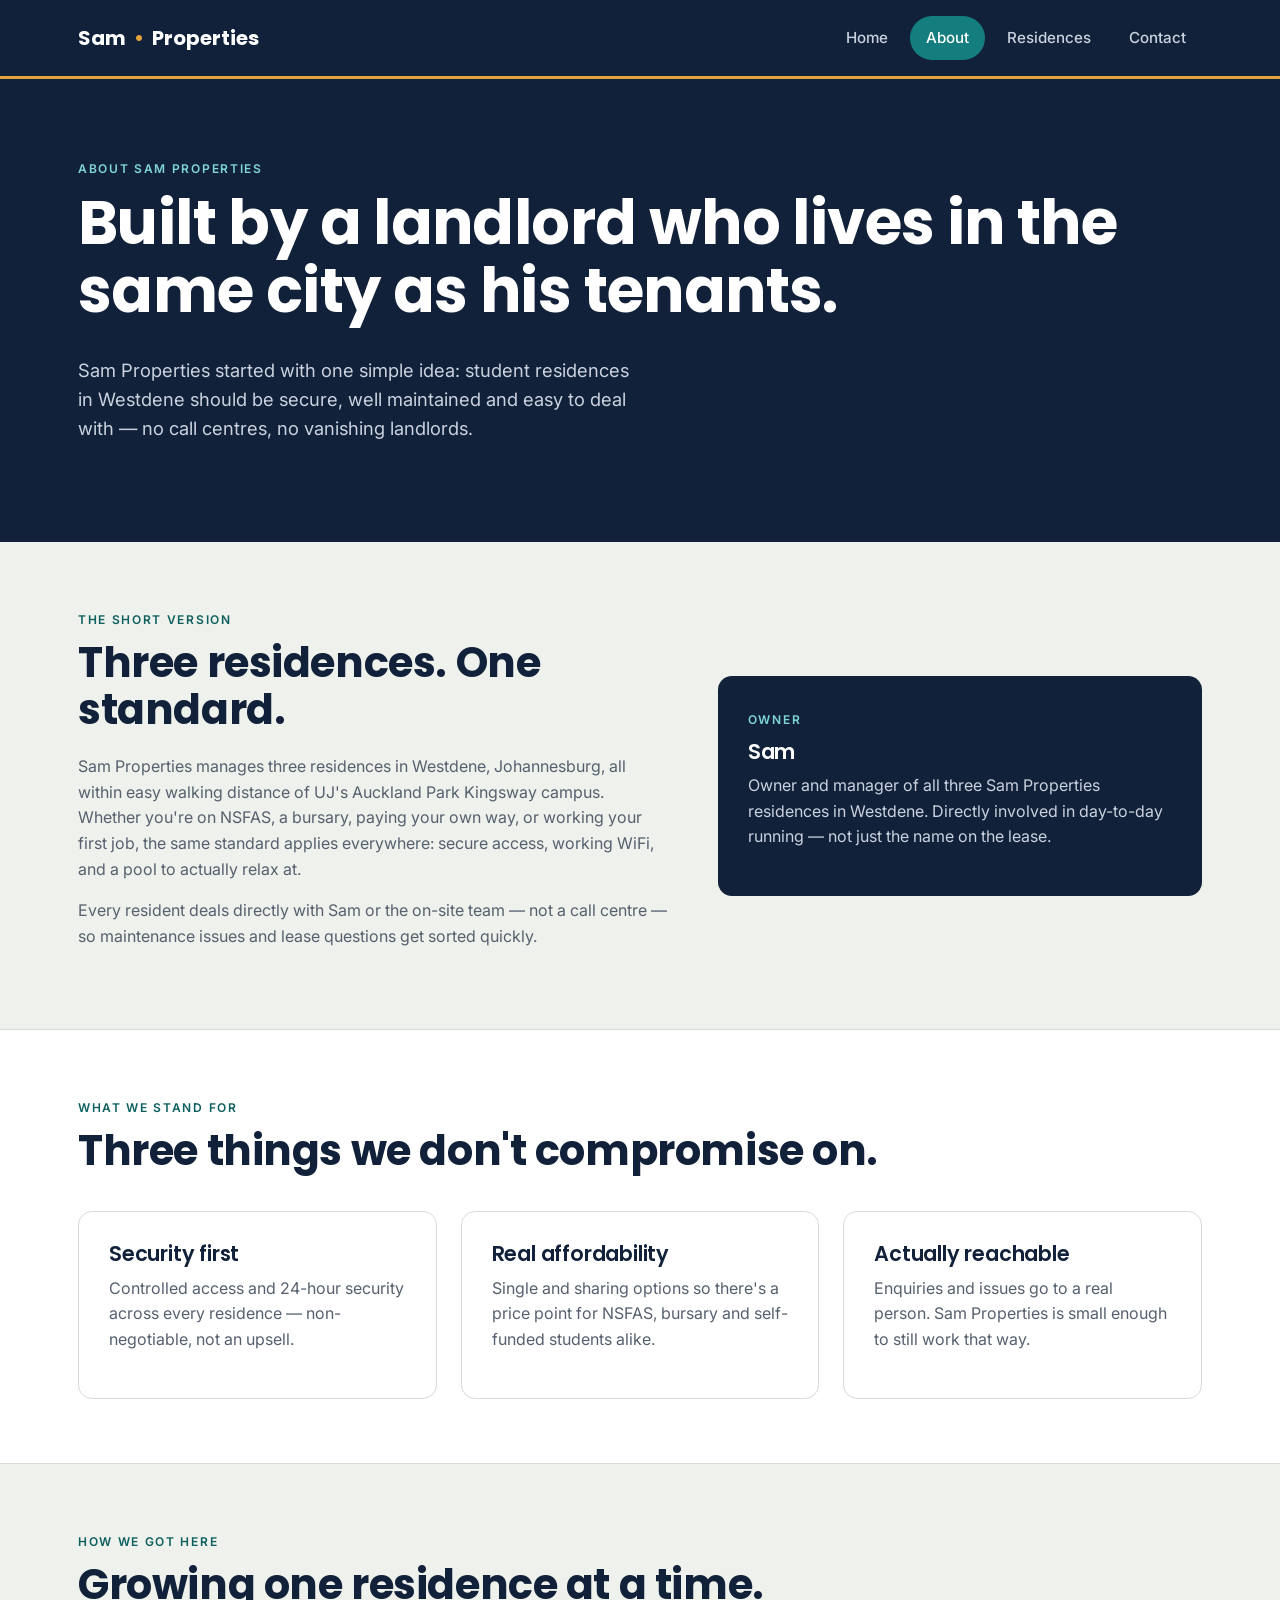
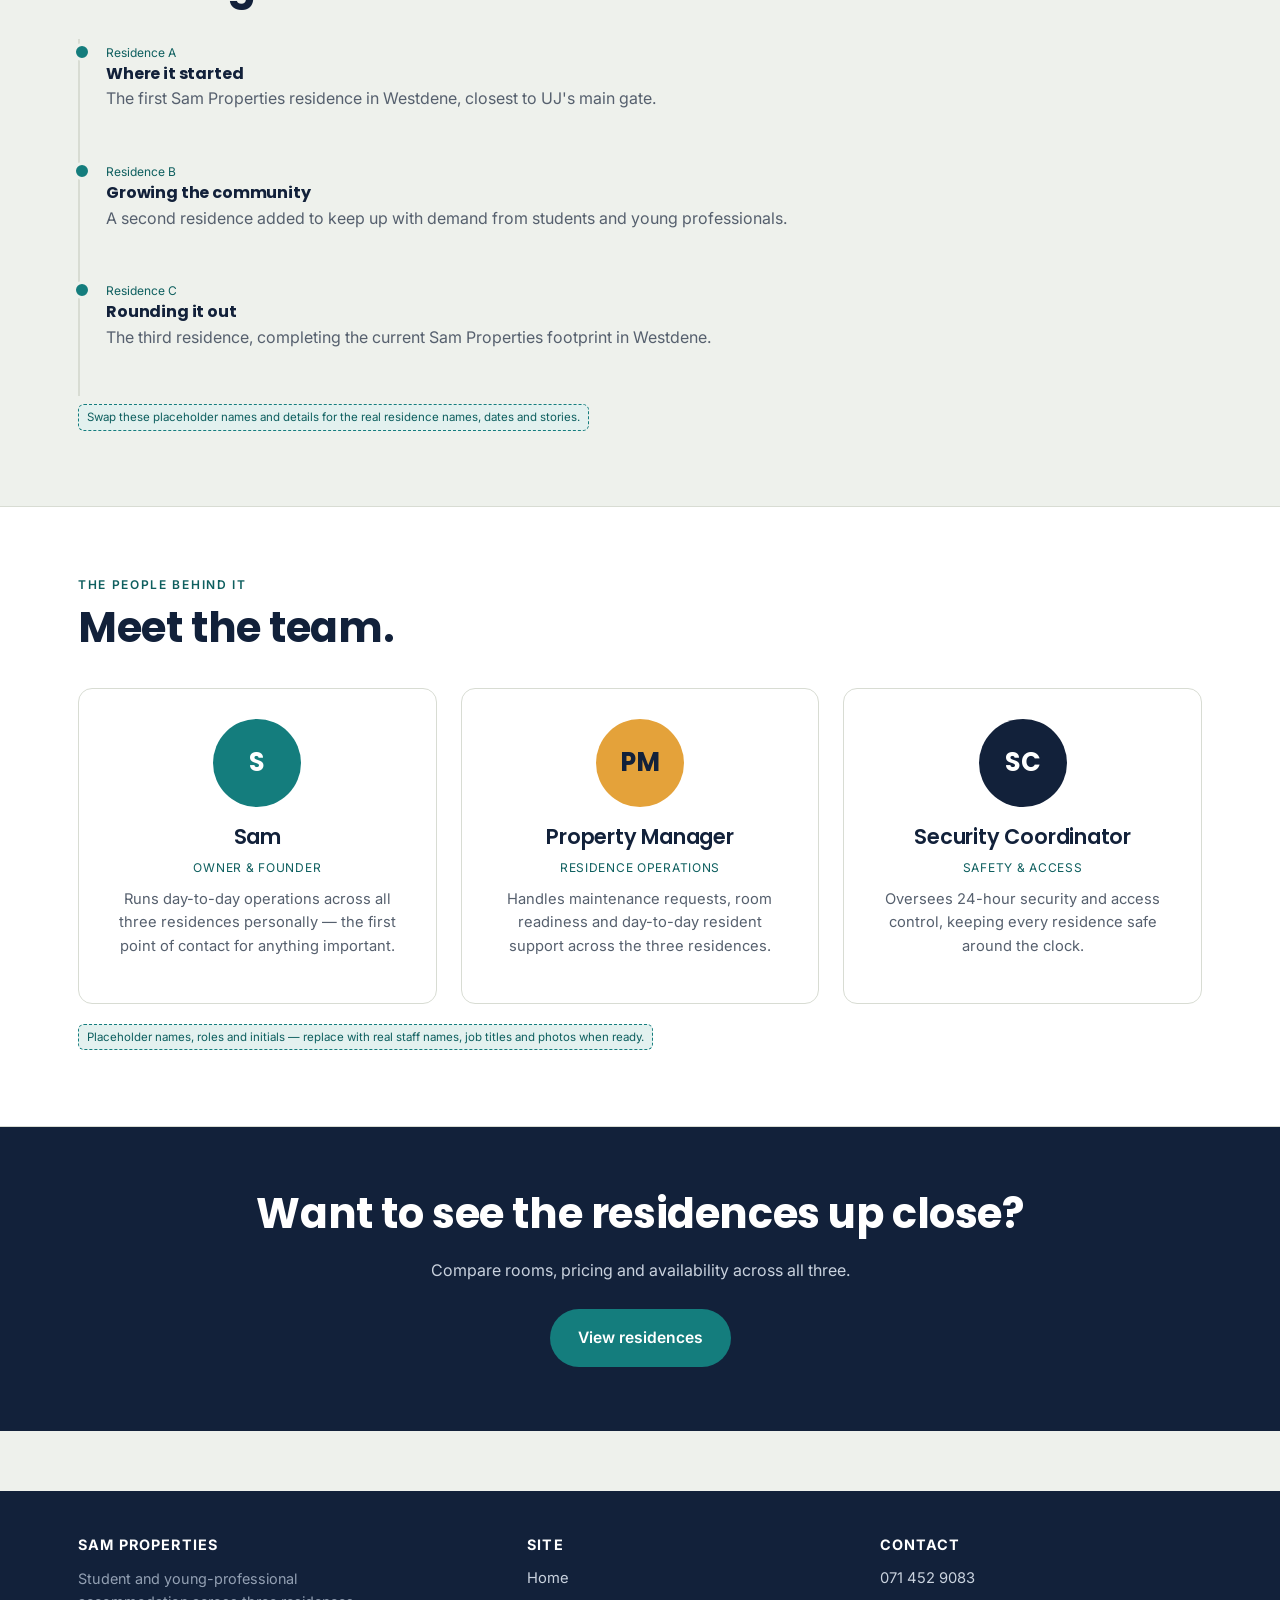
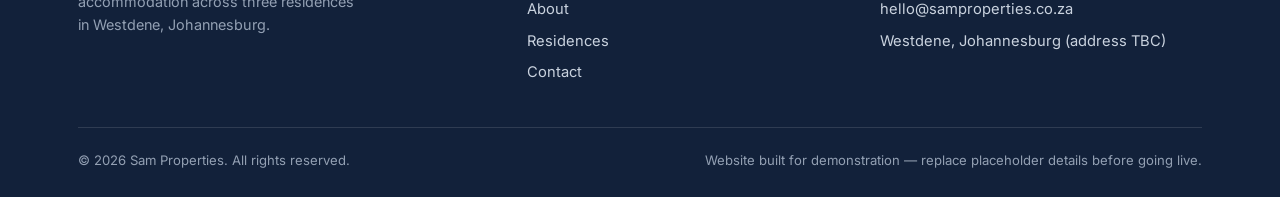
==== about.html @ e6dbde89 "Add files via upload" ====
<!DOCTYPE html>
<html lang="en">
<head>
<meta charset="UTF-8">
<meta name="viewport" content="width=device-width, initial-scale=1.0">
<title>About Us — Sam Properties</title>
<meta name="description" content="Sam Properties is owner-managed student accommodation in Westdene, Johannesburg — built on security, affordability and being genuinely easy to reach.">
<link rel="preconnect" href="https://fonts.googleapis.com">
<link href="https://fonts.googleapis.com/css2?family=Poppins:wght@500;600;700&family=Inter:wght@400;500;600;700&display=swap" rel="stylesheet">
<link rel="stylesheet" href="styles.css">
</head>
<body>

<header class="site-nav">
  <div class="nav-inner">
    <a href="index.html" class="brand">Sam<span class="dot">•</span>Properties</a>
    <button class="nav-toggle" aria-label="Toggle menu">☰</button>
    <nav class="links">
      <a href="index.html">Home</a>
      <a href="about.html" class="active">About</a>
      <a href="residences.html">Residences</a>
      <a href="contact.html">Contact</a>
    </nav>
  </div>
</header>

<section class="hero" style="padding-bottom:80px;">
  <div class="wrap">
    <span class="eyebrow" style="color:#7FD6D6;">About Sam Properties</span>
    <h1 style="color:#fff;">Built by a landlord who lives in the same city as his tenants.</h1>
    <p class="lead">Sam Properties started with one simple idea: student residences in Westdene should be secure, well maintained and easy to deal with — no call centres, no vanishing landlords.</p>
  </div>
</section>

<section class="section">
  <div class="wrap two-col">
    <div>
      <span class="eyebrow">The short version</span>
      <h2>Three residences. One standard.</h2>
      <p style="color:var(--charcoal-soft);">Sam Properties manages three residences in Westdene, Johannesburg, all within easy walking distance of UJ's Auckland Park Kingsway campus. Whether you're on NSFAS, a bursary, paying your own way, or working your first job, the same standard applies everywhere: secure access, working WiFi, and a pool to actually relax at.</p>
      <p style="color:var(--charcoal-soft);">Every resident deals directly with Sam or the on-site team — not a call centre — so maintenance issues and lease questions get sorted quickly.</p>
    </div>
    <div class="card" style="background:var(--ink); color:#fff; border:none;">
      <span class="eyebrow" style="color:#7FD6D6;">Owner</span>
      <h3 style="color:#fff;">Sam</h3>
      <p style="color:#C9D2DE;">Owner and manager of all three Sam Properties residences in Westdene. Directly involved in day-to-day running — not just the name on the lease.</p>
    </div>
  </div>
</section>

<section class="section" style="background:var(--paper-raised); border-top:1px solid var(--line); border-bottom:1px solid var(--line);">
  <div class="wrap">
    <span class="eyebrow">What we stand for</span>
    <h2>Three things we don't compromise on.</h2>
    <div class="grid-3">
      <div class="card">
        <h3>Security first</h3>
        <p style="color:var(--charcoal-soft);">Controlled access and 24-hour security across every residence — non-negotiable, not an upsell.</p>
      </div>
      <div class="card">
        <h3>Real affordability</h3>
        <p style="color:var(--charcoal-soft);">Single and sharing options so there's a price point for NSFAS, bursary and self-funded students alike.</p>
      </div>
      <div class="card">
        <h3>Actually reachable</h3>
        <p style="color:var(--charcoal-soft);">Enquiries and issues go to a real person. Sam Properties is small enough to still work that way.</p>
      </div>
    </div>
  </div>
</section>

<section class="section">
  <div class="wrap">
    <span class="eyebrow">How we got here</span>
    <h2>Growing one residence at a time.</h2>
    <ul class="story-list">
      <li>
        <span class="yr">Residence A</span>
        <h4>Where it started</h4>
        <p style="color:var(--charcoal-soft);">The first Sam Properties residence in Westdene, closest to UJ's main gate.</p>
      </li>
      <li>
        <span class="yr">Residence B</span>
        <h4>Growing the community</h4>
        <p style="color:var(--charcoal-soft);">A second residence added to keep up with demand from students and young professionals.</p>
      </li>
      <li>
        <span class="yr">Residence C</span>
        <h4>Rounding it out</h4>
        <p style="color:var(--charcoal-soft);">The third residence, completing the current Sam Properties footprint in Westdene.</p>
      </li>
    </ul>
    <p class="placeholder-note">Swap these placeholder names and details for the real residence names, dates and stories.</p>
  </div>
</section>

<section class="section" style="background:var(--paper-raised); border-top:1px solid var(--line); border-bottom:1px solid var(--line);">
  <div class="wrap">
    <span class="eyebrow">The people behind it</span>
    <h2>Meet the team.</h2>
    <div class="grid-3">
      <div class="card team-card">
        <div class="avatar a1">S</div>
        <h3>Sam</h3>
        <p class="role">Owner &amp; Founder</p>
        <p style="color:var(--charcoal-soft); font-size:0.92rem;">Runs day-to-day operations across all three residences personally — the first point of contact for anything important.</p>
      </div>
      <div class="card team-card">
        <div class="avatar a2">PM</div>
        <h3>Property Manager</h3>
        <p class="role">Residence Operations</p>
        <p style="color:var(--charcoal-soft); font-size:0.92rem;">Handles maintenance requests, room readiness and day-to-day resident support across the three residences.</p>
      </div>
      <div class="card team-card">
        <div class="avatar a3">SC</div>
        <h3>Security Coordinator</h3>
        <p class="role">Safety &amp; Access</p>
        <p style="color:var(--charcoal-soft); font-size:0.92rem;">Oversees 24-hour security and access control, keeping every residence safe around the clock.</p>
      </div>
    </div>
    <p class="placeholder-note" style="margin-top:20px;">Placeholder names, roles and initials — replace with real staff names, job titles and photos when ready.</p>
  </div>
</section>

<section class="section" style="background:var(--ink); color:#fff;">
  <div class="wrap" style="text-align:center;">
    <h2 style="color:#fff;">Want to see the residences up close?</h2>
    <p style="color:#C9D2DE; max-width:50ch; margin:0 auto 1.6em;">Compare rooms, pricing and availability across all three.</p>
    <a href="residences.html" class="btn btn-primary">View residences</a>
  </div>
</section>

<footer>
  <div class="wrap">
    <div class="footer-grid">
      <div>
        <h4>Sam Properties</h4>
        <p style="color:#93A0B3; max-width:32ch; font-size:0.9rem;">Student and young-professional accommodation across three residences in Westdene, Johannesburg.</p>
      </div>
      <div>
        <h4>Site</h4>
        <a href="index.html">Home</a>
        <a href="about.html">About</a>
        <a href="residences.html">Residences</a>
        <a href="contact.html">Contact</a>
      </div>
      <div>
        <h4>Contact</h4>
        <a href="tel:+27714529083">071 452 9083</a>
        <a href="mailto:hello@samproperties.co.za">hello@samproperties.co.za</a>
        <a href="#">Westdene, Johannesburg (address TBC)</a>
      </div>
    </div>
    <div class="footer-bottom">
      <span>© 2026 Sam Properties. All rights reserved.</span>
      <span>Website built for demonstration — replace placeholder details before going live.</span>
    </div>
  </div>
</footer>

<script src="script.js"></script>
</body>
</html>
---- styles.css ----
/* ============================================
   SAM PROPERTIES — design tokens
   Palette grounded in the brief: Westdene's
   jacaranda-and-highveld-sky backdrop, the
   pool as a literal amenity, security as trust.
   ============================================ */
:root {
  --ink: #12213A;         /* deep navy — headers, nav, dark sections */
  --ink-soft: #24354F;    /* lighter navy for cards on dark bg */
  --paper: #EEF1EC;       /* cool warm-grey page background, not cream */
  --paper-raised: #FFFFFF;
  --teal: #147D7D;        /* pool water — primary accent / CTA */
  --teal-deep: #0E5F5F;
  --gold: #E4A23A;        /* highveld sun — secondary accent, badges */
  --charcoal: #202531;    /* body text */
  --charcoal-soft: #56606E;
  --line: #D8DCD3;

  --font-display: 'Poppins', sans-serif;
  --font-body: 'Inter', sans-serif;
  --font-mono: 'Inter', sans-serif;

  --radius: 14px;
  --max-width: 1180px;
}

* { box-sizing: border-box; }

html { scroll-behavior: smooth; }

body {
  margin: 0;
  font-family: var(--font-body);
  color: var(--charcoal);
  background: var(--paper);
  line-height: 1.6;
  -webkit-font-smoothing: antialiased;
}

h1, h2, h3, h4 {
  font-family: var(--font-display);
  color: var(--ink);
  margin: 0 0 0.5em 0;
  line-height: 1.12;
  letter-spacing: -0.01em;
}

h1 { font-size: clamp(2.4rem, 5vw, 3.8rem); font-weight: 700; }
h2 { font-size: clamp(1.8rem, 3.4vw, 2.6rem); font-weight: 700; }
h3 { font-size: 1.3rem; font-weight: 600; }

p { margin: 0 0 1em 0; }

a { color: inherit; text-decoration: none; }

.wrap {
  max-width: var(--max-width);
  margin: 0 auto;
  padding: 0 28px;
}

.eyebrow {
  font-family: var(--font-mono);
  font-size: 0.75rem;
  font-weight: 600;
  letter-spacing: 0.14em;
  text-transform: uppercase;
  color: var(--teal-deep);
  display: inline-block;
  margin-bottom: 0.9em;
}

/* ---------- Navigation ---------- */
header.site-nav {
  position: sticky;
  top: 0;
  z-index: 50;
  background: var(--ink);
  border-bottom: 3px solid var(--gold);
}

.nav-inner {
  max-width: var(--max-width);
  margin: 0 auto;
  padding: 0 28px;
  display: flex;
  align-items: center;
  justify-content: space-between;
  height: 76px;
}

.brand {
  font-family: var(--font-display);
  font-weight: 700;
  font-size: 1.25rem;
  color: #fff;
  display: flex;
  align-items: baseline;
  gap: 8px;
}
.brand span.dot { color: var(--gold); }

nav.links { display: flex; gap: 6px; align-items: center; }

nav.links a {
  color: #C9D2DE;
  font-size: 0.95rem;
  font-weight: 500;
  padding: 10px 16px;
  border-radius: 100px;
  transition: background 0.15s, color 0.15s;
}
nav.links a:hover { color: #fff; background: rgba(255,255,255,0.08); }
nav.links a.active { color: #fff; background: var(--teal); }

.nav-toggle {
  display: none;
  background: none;
  border: none;
  color: #fff;
  font-size: 1.6rem;
  cursor: pointer;
}

@media (max-width: 760px) {
  nav.links {
    position: absolute;
    top: 76px;
    left: 0;
    right: 0;
    background: var(--ink);
    flex-direction: column;
    align-items: stretch;
    padding: 8px 20px 20px;
    display: none;
    border-bottom: 3px solid var(--gold);
  }
  nav.links.open { display: flex; }
  nav.links a { padding: 14px 10px; }
  .nav-toggle { display: block; }
}

/* ---------- Buttons ---------- */
.btn {
  display: inline-flex;
  align-items: center;
  gap: 8px;
  font-weight: 600;
  font-size: 0.98rem;
  padding: 14px 26px;
  border-radius: 100px;
  cursor: pointer;
  border: 2px solid transparent;
  transition: transform 0.15s, box-shadow 0.15s, background 0.15s;
}
.btn-primary { background: var(--teal); color: #fff; }
.btn-primary:hover { background: var(--teal-deep); transform: translateY(-2px); }
.btn-ghost { border-color: rgba(255,255,255,0.35); color: #fff; }
.btn-ghost:hover { border-color: #fff; }
.btn-dark { border-color: var(--ink); color: var(--ink); }
.btn-dark:hover { background: var(--ink); color: #fff; }

/* ---------- Hero ---------- */
.hero {
  background: var(--ink);
  color: #fff;
  padding: 76px 0 60px;
  position: relative;
  overflow: hidden;
}
.hero .wrap { position: relative; z-index: 2; }
.hero p.lead {
  font-size: 1.15rem;
  color: #C9D2DE;
  max-width: 46ch;
}
.hero-actions { display: flex; gap: 14px; flex-wrap: wrap; margin-top: 1.6em; }

/* ---------- Route / signature diagram ---------- */
.route-section { background: var(--paper); padding: 70px 0 40px; }
.route-diagram {
  margin-top: 44px;
  overflow-x: auto;
}
.route-diagram svg { width: 100%; min-width: 640px; height: auto; display: block; }
.route-caption {
  font-family: var(--font-mono);
  font-size: 0.78rem;
  color: var(--charcoal-soft);
  margin-top: 10px;
  text-align: center;
}

/* ---------- Cards / grids ---------- */
.section { padding: 64px 0; }
.section-tight { padding: 40px 0; }
.grid-3 {
  display: grid;
  grid-template-columns: repeat(3, 1fr);
  gap: 24px;
  margin-top: 36px;
}
@media (max-width: 860px) { .grid-3 { grid-template-columns: 1fr; } }

.card {
  background: var(--paper-raised);
  border-radius: var(--radius);
  padding: 30px;
  border: 1px solid var(--line);
}

.amenity-card { text-align: left; }
.amenity-icon {
  width: 46px; height: 46px;
  border-radius: 12px;
  background: var(--teal);
  display: flex; align-items: center; justify-content: center;
  margin-bottom: 16px;
}
.amenity-icon svg { width: 24px; height: 24px; stroke: #fff; fill: none; }

/* ---------- Residence cards ---------- */
.res-card {
  background: var(--paper-raised);
  border-radius: var(--radius);
  border: 1px solid var(--line);
  overflow: hidden;
  display: flex;
  flex-direction: column;
}
.res-media {
  height: 170px;
  background: linear-gradient(135deg, var(--ink) 0%, var(--teal-deep) 100%);
  position: relative;
  display: flex;
  align-items: flex-end;
  padding: 18px;
}
.res-media .tag {
  font-family: var(--font-mono);
  font-size: 0.72rem;
  background: var(--gold);
  color: var(--ink);
  padding: 5px 10px;
  border-radius: 100px;
  font-weight: 700;
  letter-spacing: 0.04em;
}
.res-body { padding: 26px; flex: 1; display: flex; flex-direction: column; }
.res-body h3 { margin-bottom: 6px; }
.res-loc { font-family: var(--font-mono); font-size: 0.8rem; color: var(--charcoal-soft); margin-bottom: 14px;}
.res-facts {
  list-style: none; padding: 0; margin: 0 0 18px 0;
  display: grid; gap: 8px;
  font-size: 0.92rem;
}
.res-facts li { display: flex; justify-content: space-between; border-bottom: 1px dashed var(--line); padding-bottom: 8px; }
.res-facts li span:first-child { color: var(--charcoal-soft); }
.res-facts li span:last-child { font-weight: 600; }
.res-body .btn { margin-top: auto; align-self: flex-start; }

.placeholder-note {
  font-family: var(--font-mono);
  font-size: 0.72rem;
  color: var(--teal-deep);
  background: #E3F1EF;
  border: 1px dashed var(--teal);
  padding: 3px 8px;
  border-radius: 6px;
  display: inline-block;
  margin-top: 8px;
}

/* ---------- Badges strip ---------- */
.badge-strip {
  display: flex;
  flex-wrap: wrap;
  gap: 12px;
  margin-top: 28px;
}
.badge {
  font-family: var(--font-mono);
  font-size: 0.82rem;
  font-weight: 600;
  padding: 9px 16px;
  border-radius: 100px;
  border: 1px solid var(--line);
  background: var(--paper-raised);
  color: var(--ink);
}

/* ---------- Two-col ---------- */
.two-col {
  display: grid;
  grid-template-columns: 1.1fr 0.9fr;
  gap: 48px;
  align-items: center;
}
@media (max-width: 860px) { .two-col { grid-template-columns: 1fr; } }

.stat-block {
  background: var(--ink);
  color: #fff;
  border-radius: var(--radius);
  padding: 30px;
}
.stat-block .num { font-family: var(--font-display); font-size: 2.4rem; font-weight: 700; color: var(--gold); }
.stat-block .label { font-family: var(--font-mono); font-size: 0.78rem; color: #C9D2DE; text-transform: uppercase; letter-spacing: 0.08em; }

/* ---------- Timeline (about page — owner story) ---------- */
.story-list { list-style: none; margin: 30px 0 0; padding: 0; border-left: 2px solid var(--line); }
.story-list li { padding: 0 0 30px 26px; position: relative; }
.story-list li::before {
  content: '';
  position: absolute; left: -7px; top: 4px;
  width: 12px; height: 12px; border-radius: 50%;
  background: var(--teal); border: 3px solid var(--paper);
}
.story-list h4 { margin-bottom: 4px; }
.story-list .yr { font-family: var(--font-mono); font-size: 0.75rem; color: var(--teal-deep); }

/* ---------- Team ---------- */
.team-card { text-align: center; }
.avatar {
  width: 88px; height: 88px;
  border-radius: 50%;
  display: flex; align-items: center; justify-content: center;
  margin: 0 auto 18px;
  font-family: var(--font-display);
  font-weight: 700;
  font-size: 1.6rem;
  color: #fff;
}
.avatar.a1 { background: var(--teal); }
.avatar.a2 { background: var(--gold); color: var(--ink); }
.avatar.a3 { background: var(--ink); }
.team-card .role {
  font-family: var(--font-mono);
  font-size: 0.75rem;
  text-transform: uppercase;
  letter-spacing: 0.06em;
  color: var(--teal-deep);
  margin-bottom: 10px;
}

/* ---------- Contact ---------- */
.contact-grid { display: grid; grid-template-columns: 1fr 1fr; gap: 40px; }
@media (max-width: 860px) { .contact-grid { grid-template-columns: 1fr; } }

.contact-item { display: flex; gap: 16px; margin-bottom: 22px; }
.contact-item .ic {
  width: 42px; height: 42px; border-radius: 10px;
  background: var(--teal); flex-shrink: 0;
  display: flex; align-items: center; justify-content: center;
}
.contact-item .ic svg { width: 20px; height: 20px; stroke: #fff; fill: none; }
.contact-item h4 { margin-bottom: 2px; }
.contact-item p { margin: 0; color: var(--charcoal-soft); }

form.enquiry { display: grid; gap: 16px; }
form.enquiry label { font-family: var(--font-mono); font-size: 0.75rem; text-transform: uppercase; letter-spacing: 0.06em; color: var(--charcoal-soft); display: block; margin-bottom: 6px; }
form.enquiry input, form.enquiry select, form.enquiry textarea {
  width: 100%;
  padding: 13px 14px;
  border-radius: 10px;
  border: 1px solid var(--line);
  font-family: var(--font-body);
  font-size: 0.95rem;
  background: var(--paper-raised);
}
form.enquiry input:focus, form.enquiry select:focus, form.enquiry textarea:focus {
  outline: 2px solid var(--teal);
  outline-offset: 1px;
}
form.enquiry textarea { resize: vertical; min-height: 110px; }

.map-embed {
  border-radius: var(--radius);
  overflow: hidden;
  border: 1px solid var(--line);
  height: 260px;
}
.map-embed iframe { width: 100%; height: 100%; border: 0; }

/* ---------- Footer ---------- */
footer {
  background: var(--ink);
  color: #C9D2DE;
  padding: 46px 0 26px;
  margin-top: 60px;
}
.footer-grid { display: grid; grid-template-columns: 1.3fr 1fr 1fr; gap: 30px; }
@media (max-width: 760px) { .footer-grid { grid-template-columns: 1fr; } }
footer h4 { color: #fff; font-size: 0.9rem; margin-bottom: 14px; font-family: var(--font-mono); text-transform: uppercase; letter-spacing: 0.08em; }
footer a { color: #C9D2DE; display: block; margin-bottom: 8px; font-size: 0.92rem; }
footer a:hover { color: #fff; }
.footer-bottom {
  border-top: 1px solid rgba(255,255,255,0.12);
  margin-top: 34px;
  padding-top: 22px;
  font-size: 0.82rem;
  color: #93A0B3;
  display: flex;
  justify-content: space-between;
  flex-wrap: wrap;
  gap: 10px;
}

/* ---------- Reduced motion ---------- */
@media (prefers-reduced-motion: reduce) {
  html { scroll-behavior: auto; }
  .btn, nav.links a { transition: none; }
}

/* ---------- Focus visibility ---------- */
a:focus-visible, button:focus-visible, input:focus-visible, textarea:focus-visible, select:focus-visible {
  outline: 3px solid var(--gold);
  outline-offset: 2px;
}
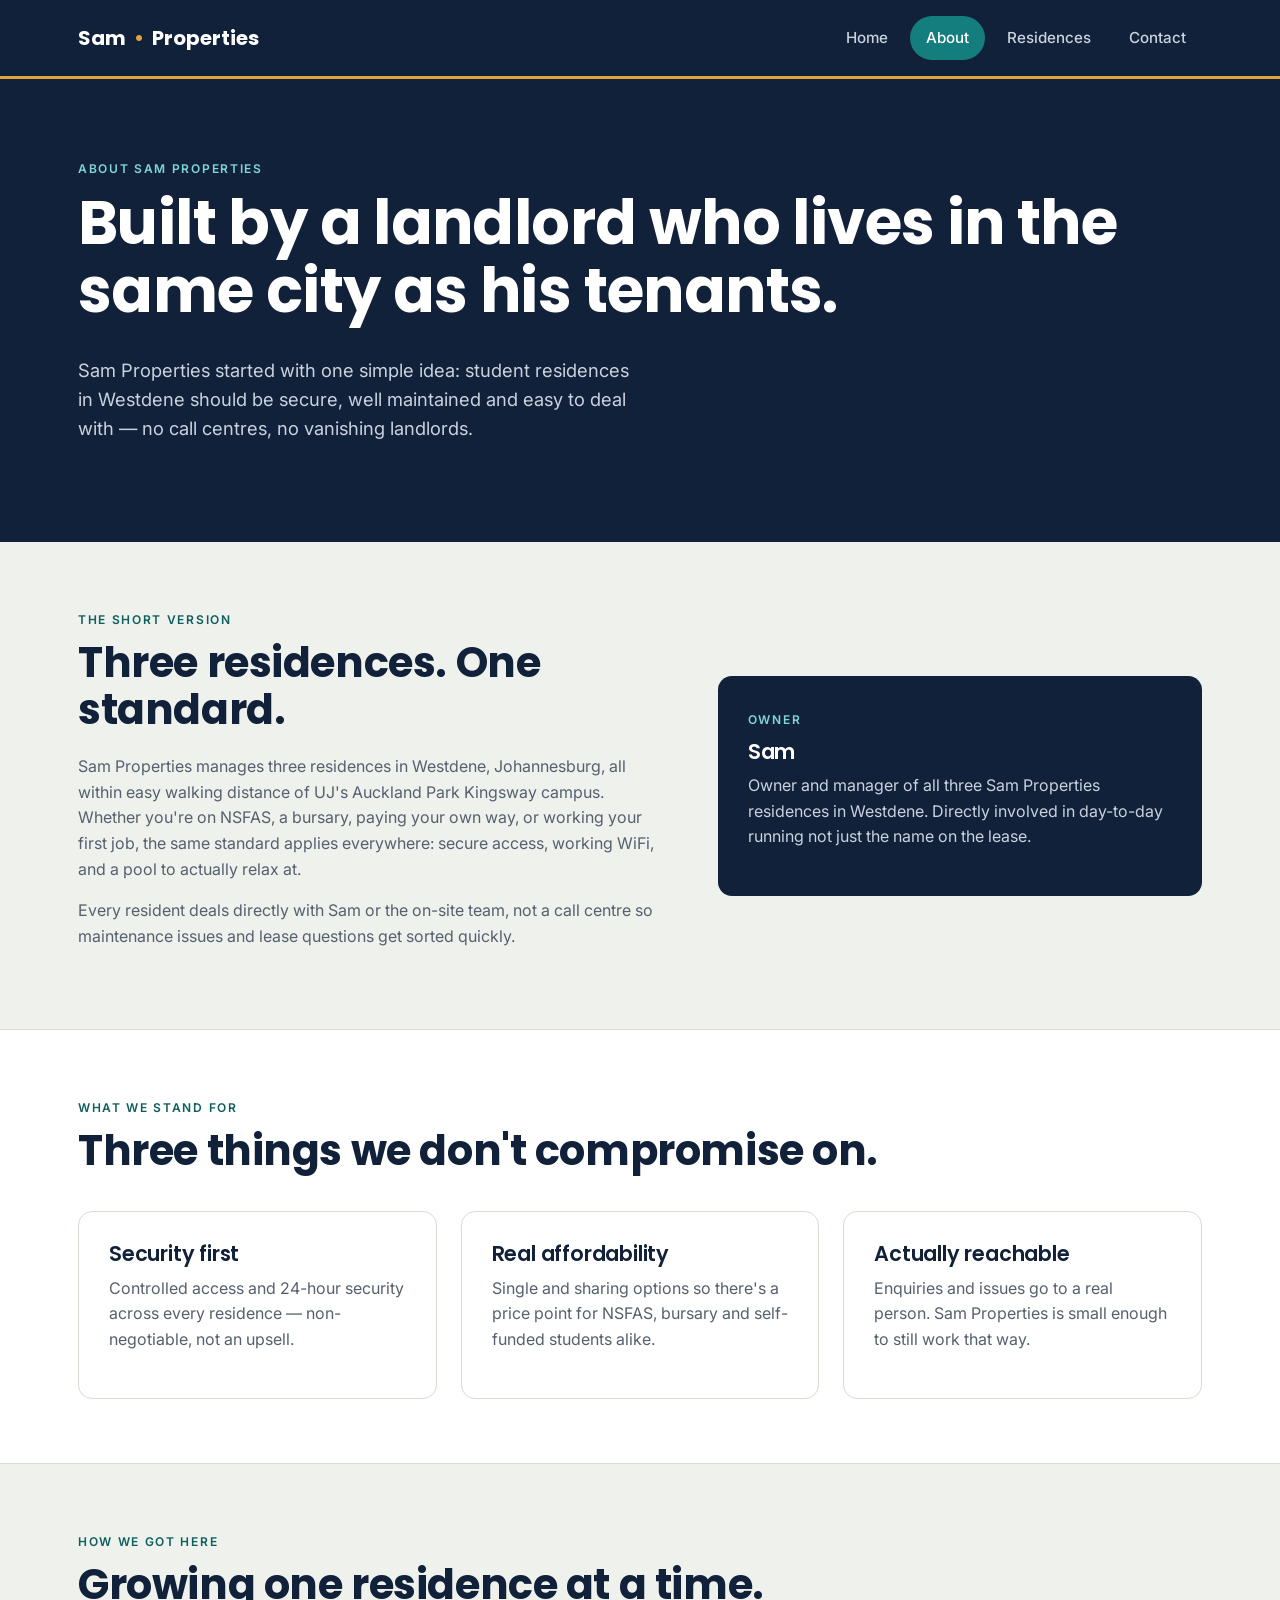
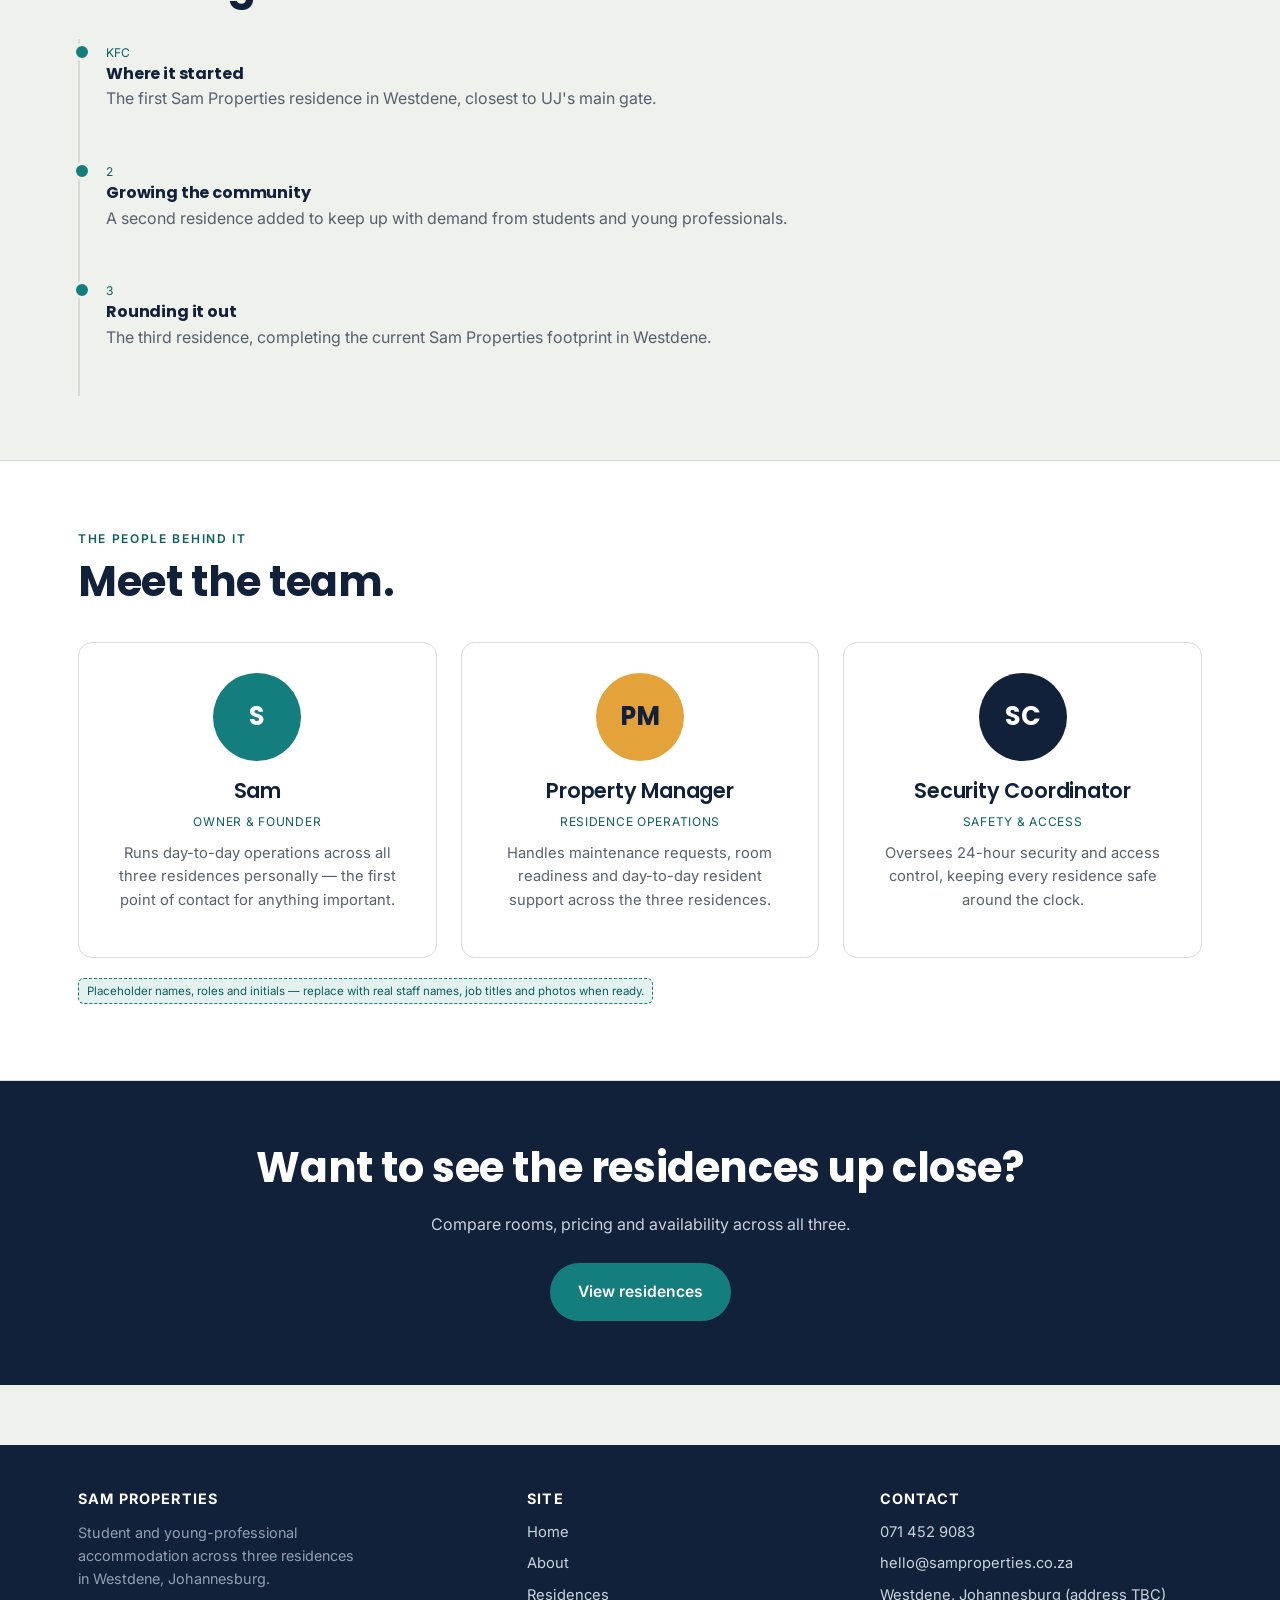
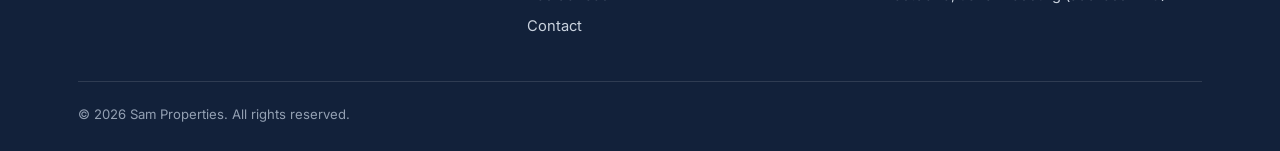
==== commit fb5fd654: "Update about.html" ====
--- a/about.html
+++ b/about.html
@@ -4,7 +4,7 @@
 <meta charset="UTF-8">
 <meta name="viewport" content="width=device-width, initial-scale=1.0">
 <title>About Us — Sam Properties</title>
-<meta name="description" content="Sam Properties is owner-managed student accommodation in Westdene, Johannesburg — built on security, affordability and being genuinely easy to reach.">
+<meta name="description" content="Sam Properties is owner managed student accommodation in Westdene, Johannesburg  built on security, affordability and being genuinely easy to reach.">
 <link rel="preconnect" href="https://fonts.googleapis.com">
 <link href="https://fonts.googleapis.com/css2?family=Poppins:wght@500;600;700&family=Inter:wght@400;500;600;700&display=swap" rel="stylesheet">
 <link rel="stylesheet" href="styles.css">
@@ -38,12 +38,12 @@
       <span class="eyebrow">The short version</span>
       <h2>Three residences. One standard.</h2>
       <p style="color:var(--charcoal-soft);">Sam Properties manages three residences in Westdene, Johannesburg, all within easy walking distance of UJ's Auckland Park Kingsway campus. Whether you're on NSFAS, a bursary, paying your own way, or working your first job, the same standard applies everywhere: secure access, working WiFi, and a pool to actually relax at.</p>
-      <p style="color:var(--charcoal-soft);">Every resident deals directly with Sam or the on-site team — not a call centre — so maintenance issues and lease questions get sorted quickly.</p>
+      <p style="color:var(--charcoal-soft);">Every resident deals directly with Sam or the on-site team, not a call centre so maintenance issues and lease questions get sorted quickly.</p>
     </div>
     <div class="card" style="background:var(--ink); color:#fff; border:none;">
       <span class="eyebrow" style="color:#7FD6D6;">Owner</span>
       <h3 style="color:#fff;">Sam</h3>
-      <p style="color:#C9D2DE;">Owner and manager of all three Sam Properties residences in Westdene. Directly involved in day-to-day running — not just the name on the lease.</p>
+      <p style="color:#C9D2DE;">Owner and manager of all three Sam Properties residences in Westdene. Directly involved in day-to-day running  not just the name on the lease.</p>
     </div>
   </div>
 </section>
@@ -75,22 +75,21 @@
     <h2>Growing one residence at a time.</h2>
     <ul class="story-list">
       <li>
-        <span class="yr">Residence A</span>
+        <span class="yr"> KFC </span>
         <h4>Where it started</h4>
         <p style="color:var(--charcoal-soft);">The first Sam Properties residence in Westdene, closest to UJ's main gate.</p>
       </li>
       <li>
-        <span class="yr">Residence B</span>
+        <span class="yr"> 2 </span>
         <h4>Growing the community</h4>
         <p style="color:var(--charcoal-soft);">A second residence added to keep up with demand from students and young professionals.</p>
       </li>
       <li>
-        <span class="yr">Residence C</span>
+        <span class="yr"> 3 </span>
         <h4>Rounding it out</h4>
         <p style="color:var(--charcoal-soft);">The third residence, completing the current Sam Properties footprint in Westdene.</p>
       </li>
     </ul>
-    <p class="placeholder-note">Swap these placeholder names and details for the real residence names, dates and stories.</p>
   </div>
 </section>
 
@@ -153,7 +152,7 @@
     </div>
     <div class="footer-bottom">
       <span>© 2026 Sam Properties. All rights reserved.</span>
-      <span>Website built for demonstration — replace placeholder details before going live.</span>
+  
     </div>
   </div>
 </footer>
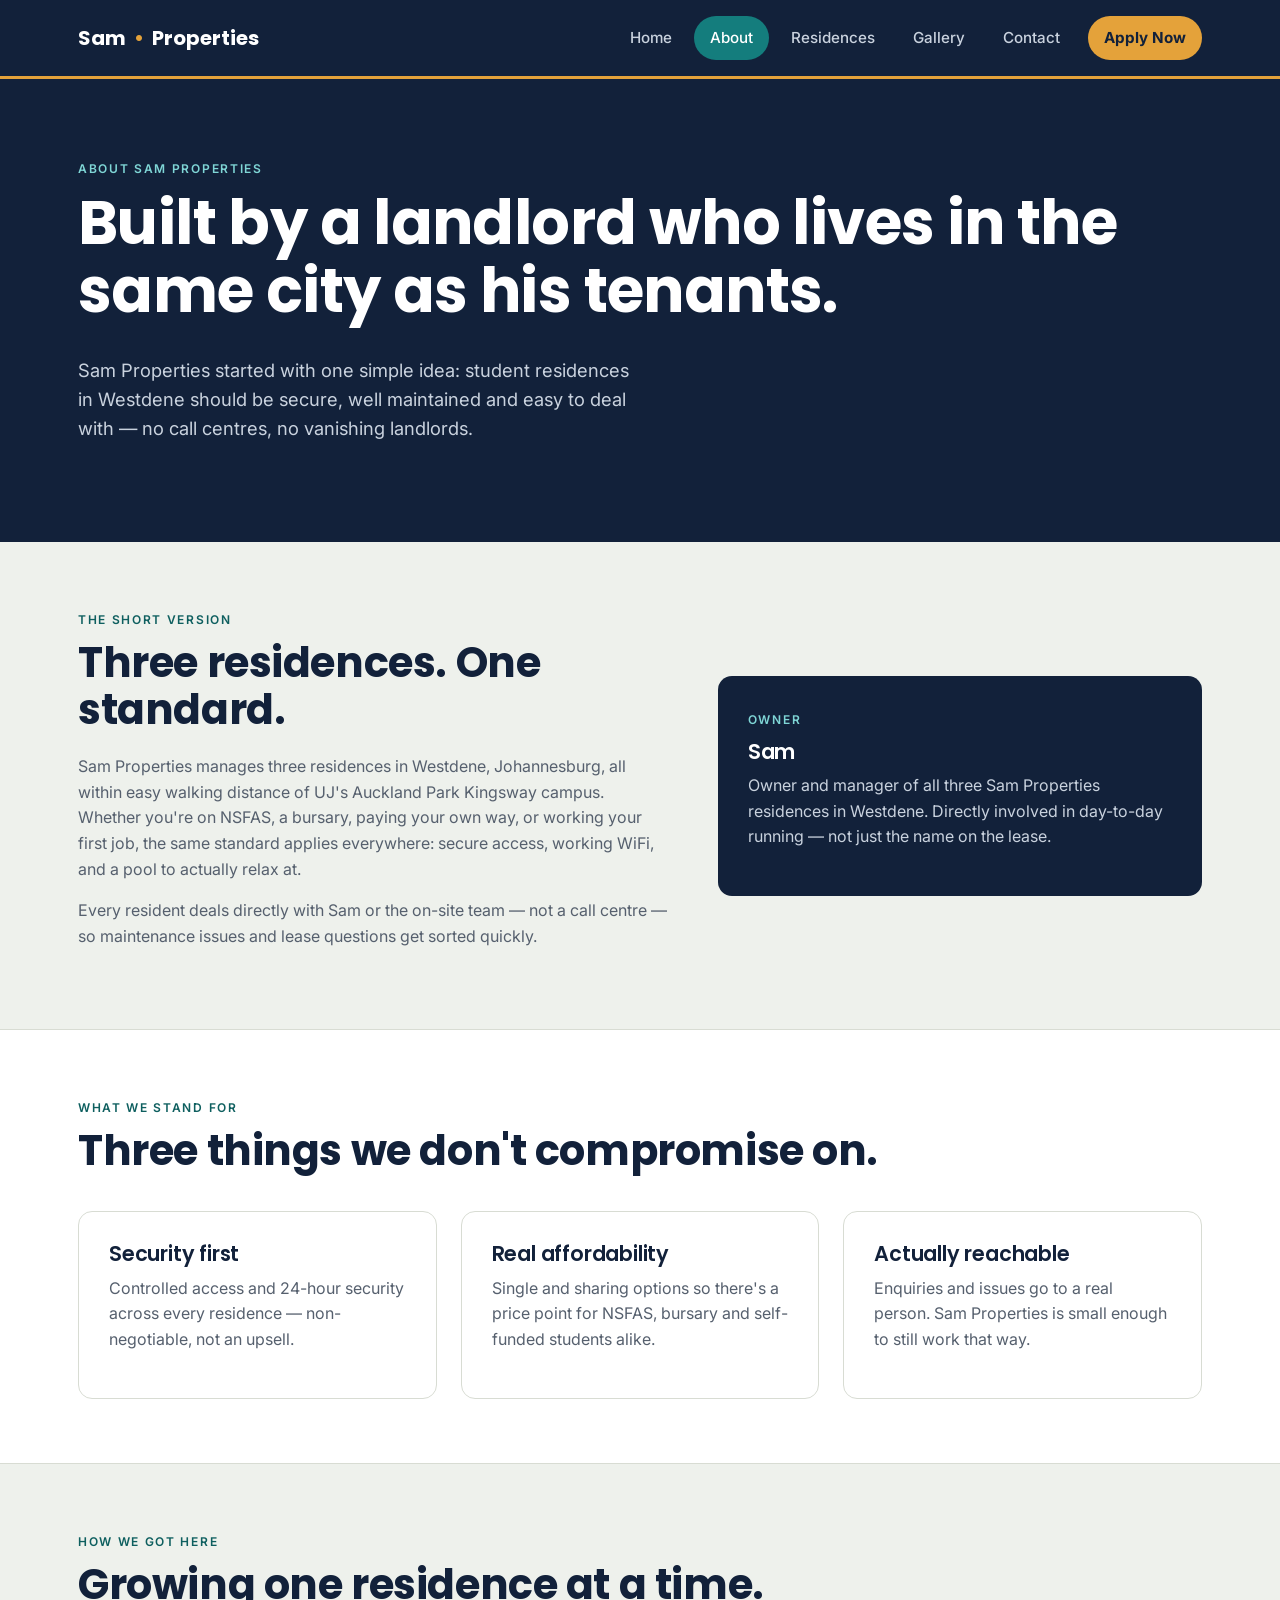
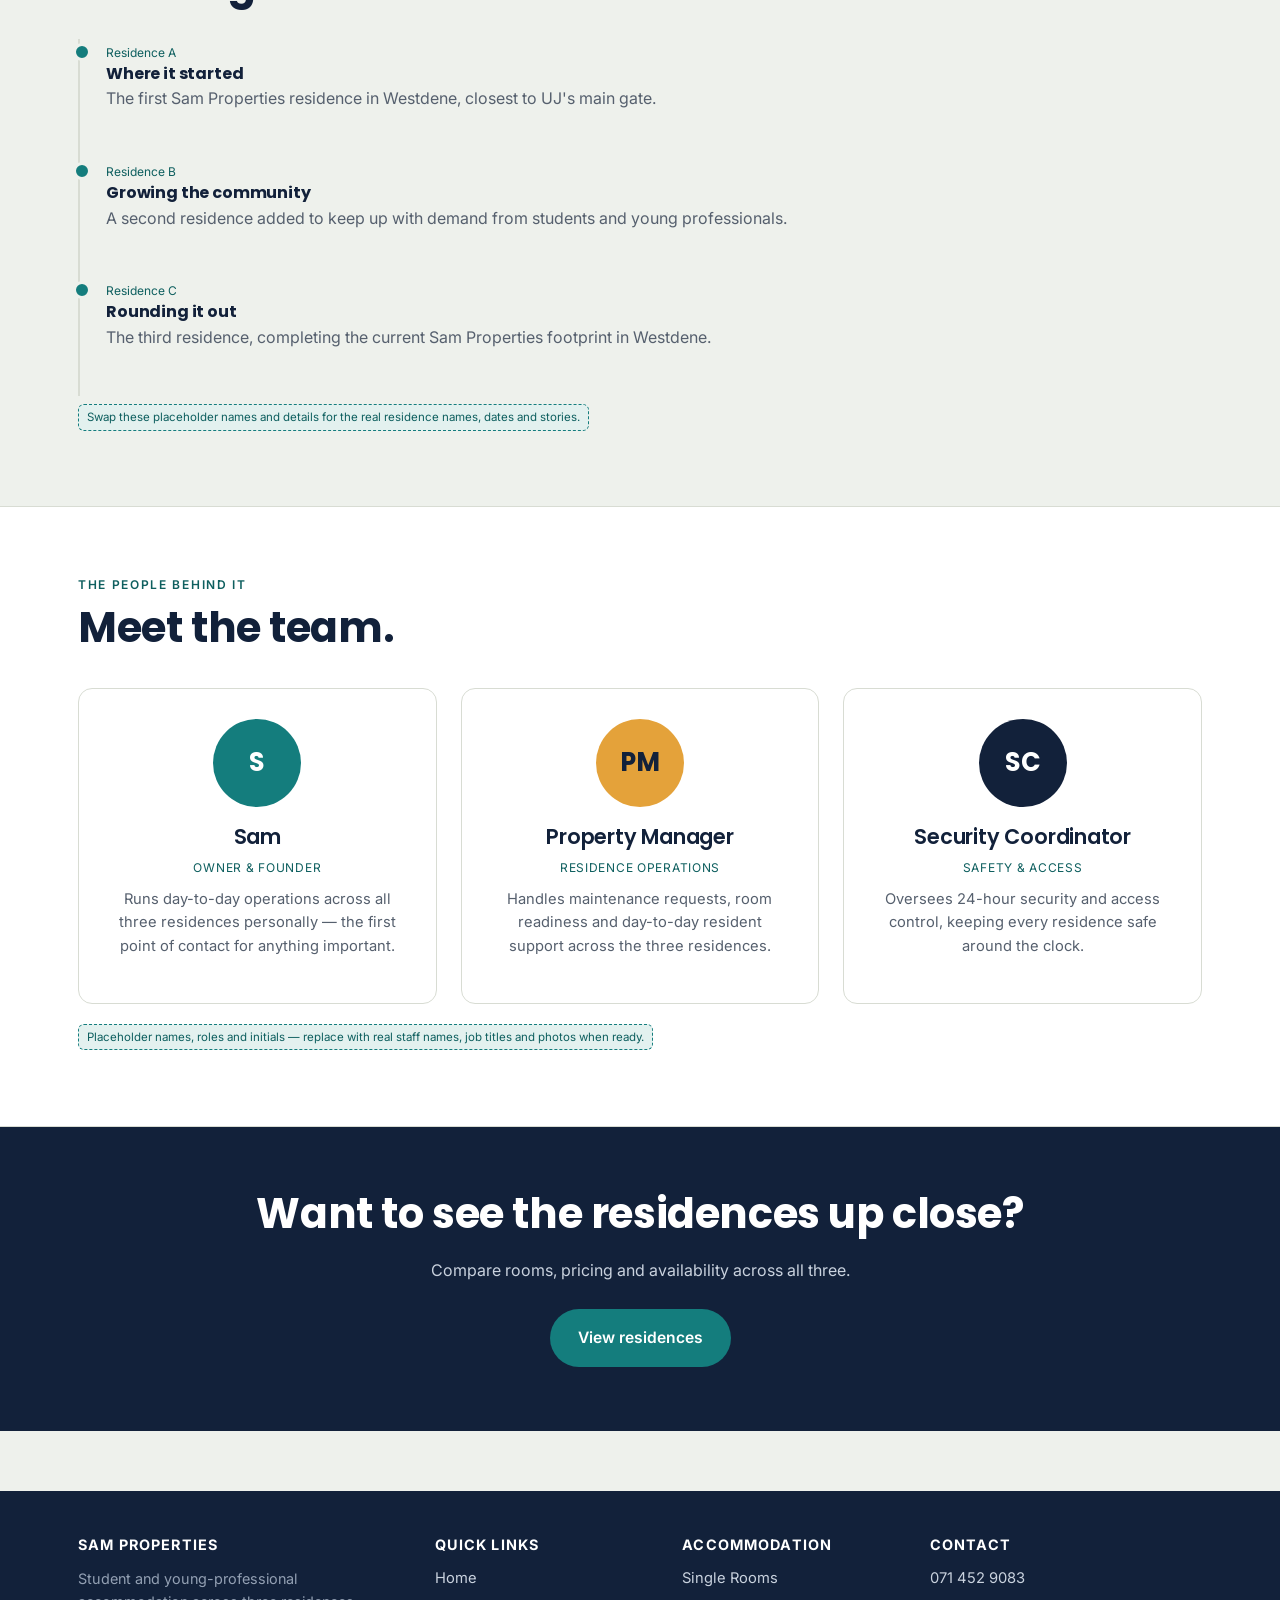
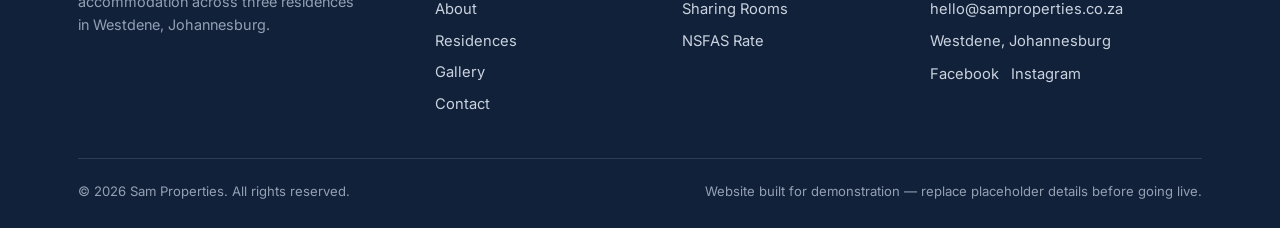
==== commit 5d6347a9: "Add files via upload" ====
--- a/about.html
+++ b/about.html
@@ -4,7 +4,7 @@
 <meta charset="UTF-8">
 <meta name="viewport" content="width=device-width, initial-scale=1.0">
 <title>About Us — Sam Properties</title>
-<meta name="description" content="Sam Properties is owner managed student accommodation in Westdene, Johannesburg  built on security, affordability and being genuinely easy to reach.">
+<meta name="description" content="Sam Properties is owner-managed student accommodation in Westdene, Johannesburg — built on security, affordability and being genuinely easy to reach.">
 <link rel="preconnect" href="https://fonts.googleapis.com">
 <link href="https://fonts.googleapis.com/css2?family=Poppins:wght@500;600;700&family=Inter:wght@400;500;600;700&display=swap" rel="stylesheet">
 <link rel="stylesheet" href="styles.css">
@@ -19,7 +19,9 @@
       <a href="index.html">Home</a>
       <a href="about.html" class="active">About</a>
       <a href="residences.html">Residences</a>
+      <a href="gallery.html">Gallery</a>
       <a href="contact.html">Contact</a>
+      <a href="contact.html" class="nav-apply">Apply Now</a>
     </nav>
   </div>
 </header>
@@ -38,12 +40,12 @@
       <span class="eyebrow">The short version</span>
       <h2>Three residences. One standard.</h2>
       <p style="color:var(--charcoal-soft);">Sam Properties manages three residences in Westdene, Johannesburg, all within easy walking distance of UJ's Auckland Park Kingsway campus. Whether you're on NSFAS, a bursary, paying your own way, or working your first job, the same standard applies everywhere: secure access, working WiFi, and a pool to actually relax at.</p>
-      <p style="color:var(--charcoal-soft);">Every resident deals directly with Sam or the on-site team, not a call centre so maintenance issues and lease questions get sorted quickly.</p>
+      <p style="color:var(--charcoal-soft);">Every resident deals directly with Sam or the on-site team — not a call centre — so maintenance issues and lease questions get sorted quickly.</p>
     </div>
     <div class="card" style="background:var(--ink); color:#fff; border:none;">
       <span class="eyebrow" style="color:#7FD6D6;">Owner</span>
       <h3 style="color:#fff;">Sam</h3>
-      <p style="color:#C9D2DE;">Owner and manager of all three Sam Properties residences in Westdene. Directly involved in day-to-day running  not just the name on the lease.</p>
+      <p style="color:#C9D2DE;">Owner and manager of all three Sam Properties residences in Westdene. Directly involved in day-to-day running — not just the name on the lease.</p>
     </div>
   </div>
 </section>
@@ -75,21 +77,22 @@
     <h2>Growing one residence at a time.</h2>
     <ul class="story-list">
       <li>
-        <span class="yr"> KFC </span>
+        <span class="yr">Residence A</span>
         <h4>Where it started</h4>
         <p style="color:var(--charcoal-soft);">The first Sam Properties residence in Westdene, closest to UJ's main gate.</p>
       </li>
       <li>
-        <span class="yr"> 2 </span>
+        <span class="yr">Residence B</span>
         <h4>Growing the community</h4>
         <p style="color:var(--charcoal-soft);">A second residence added to keep up with demand from students and young professionals.</p>
       </li>
       <li>
-        <span class="yr"> 3 </span>
+        <span class="yr">Residence C</span>
         <h4>Rounding it out</h4>
         <p style="color:var(--charcoal-soft);">The third residence, completing the current Sam Properties footprint in Westdene.</p>
       </li>
     </ul>
+    <p class="placeholder-note">Swap these placeholder names and details for the real residence names, dates and stories.</p>
   </div>
 </section>
 
@@ -137,22 +140,33 @@
         <p style="color:#93A0B3; max-width:32ch; font-size:0.9rem;">Student and young-professional accommodation across three residences in Westdene, Johannesburg.</p>
       </div>
       <div>
-        <h4>Site</h4>
+        <h4>Quick Links</h4>
         <a href="index.html">Home</a>
         <a href="about.html">About</a>
         <a href="residences.html">Residences</a>
+        <a href="gallery.html">Gallery</a>
         <a href="contact.html">Contact</a>
+      </div>
+      <div>
+        <h4>Accommodation</h4>
+        <a href="residences.html">Single Rooms</a>
+        <a href="residences.html">Sharing Rooms</a>
+        <a href="residences.html">NSFAS Rate</a>
       </div>
       <div>
         <h4>Contact</h4>
         <a href="tel:+27714529083">071 452 9083</a>
         <a href="mailto:hello@samproperties.co.za">hello@samproperties.co.za</a>
-        <a href="#">Westdene, Johannesburg (address TBC)</a>
+        <a href="#">Westdene, Johannesburg</a>
+        <div style="display:flex; gap:12px; margin-top:10px;">
+          <a href="#" aria-label="Facebook">Facebook</a>
+          <a href="#" aria-label="Instagram">Instagram</a>
+        </div>
       </div>
     </div>
     <div class="footer-bottom">
       <span>© 2026 Sam Properties. All rights reserved.</span>
-  
+      <span>Website built for demonstration — replace placeholder details before going live.</span>
     </div>
   </div>
 </footer>
--- a/styles.css
+++ b/styles.css
@@ -113,6 +113,14 @@
 nav.links a:hover { color: #fff; background: rgba(255,255,255,0.08); }
 nav.links a.active { color: #fff; background: var(--teal); }
 
+.nav-apply {
+  background: var(--gold) !important;
+  color: var(--ink) !important;
+  font-weight: 700 !important;
+  margin-left: 6px;
+}
+.nav-apply:hover { background: #F0B457 !important; }
+
 .nav-toggle {
   display: none;
   background: none;
@@ -343,6 +351,68 @@
   margin-bottom: 10px;
 }
 
+/* ---------- Pricing table ---------- */
+.price-table { width: 100%; border-collapse: collapse; margin-top: 30px; background: var(--paper-raised); border-radius: var(--radius); overflow: hidden; border: 1px solid var(--line); }
+.price-table th, .price-table td { padding: 18px 22px; text-align: left; }
+.price-table thead th { background: var(--ink); color: #fff; font-family: var(--font-display); font-weight: 600; font-size: 0.95rem; }
+.price-table tbody tr { border-top: 1px solid var(--line); }
+.price-table tbody tr:nth-child(even) { background: var(--paper); }
+.price-table td.price { font-family: var(--font-display); font-weight: 700; color: var(--teal-deep); font-size: 1.15rem; }
+.price-table td.note { color: var(--charcoal-soft); font-size: 0.85rem; }
+
+/* ---------- Icon list (amenities scan list) ---------- */
+.icon-list { list-style: none; padding: 0; margin: 24px 0 0; display: grid; grid-template-columns: repeat(4, 1fr); gap: 18px; }
+@media (max-width: 760px) { .icon-list { grid-template-columns: repeat(2, 1fr); } }
+.icon-list li { display: flex; align-items: center; gap: 10px; font-weight: 500; font-size: 0.95rem; }
+.icon-list .emoji { font-size: 1.4rem; }
+
+/* ---------- Why choose us ---------- */
+.check-grid { list-style: none; padding: 0; margin: 30px 0 0; display: grid; grid-template-columns: repeat(2, 1fr); gap: 16px; }
+@media (max-width: 760px) { .check-grid { grid-template-columns: 1fr; } }
+.check-grid li {
+  display: flex; align-items: flex-start; gap: 12px;
+  background: var(--paper-raised); border: 1px solid var(--line);
+  border-radius: 12px; padding: 16px 18px; font-weight: 500;
+}
+.check-grid .tick {
+  flex-shrink: 0; width: 26px; height: 26px; border-radius: 50%;
+  background: var(--teal); color: #fff; display: flex; align-items: center; justify-content: center;
+  font-size: 0.85rem; font-weight: 700;
+}
+
+/* ---------- Stats ---------- */
+.stats-grid { display: grid; grid-template-columns: repeat(4, 1fr); gap: 20px; margin-top: 36px; }
+@media (max-width: 760px) { .stats-grid { grid-template-columns: repeat(2, 1fr); } }
+.stat-item { text-align: center; background: var(--ink); border-radius: var(--radius); padding: 26px 14px; }
+.stat-item .num { font-family: var(--font-display); font-size: 2.1rem; font-weight: 700; color: var(--gold); }
+.stat-item .label { font-family: var(--font-mono); font-size: 0.78rem; color: #C9D2DE; text-transform: uppercase; letter-spacing: 0.06em; margin-top: 4px; }
+
+/* ---------- Testimonials ---------- */
+.testimonial-card { background: var(--paper-raised); border: 1px solid var(--line); border-radius: var(--radius); padding: 26px; }
+.testimonial-card .stars { color: var(--gold); letter-spacing: 2px; margin-bottom: 10px; }
+.testimonial-card p.quote { font-style: italic; color: var(--charcoal); margin-bottom: 14px; }
+.testimonial-card .who { font-family: var(--font-display); font-weight: 600; font-size: 0.9rem; color: var(--ink); }
+
+/* ---------- FAQ ---------- */
+.faq-item { border-bottom: 1px solid var(--line); padding: 18px 0; }
+.faq-item summary { font-family: var(--font-display); font-weight: 600; cursor: pointer; list-style: none; display: flex; justify-content: space-between; align-items: center; }
+.faq-item summary::-webkit-details-marker { display: none; }
+.faq-item summary::after { content: '+'; font-size: 1.4rem; color: var(--teal); }
+.faq-item[open] summary::after { content: '–'; }
+.faq-item p { margin: 12px 0 0; color: var(--charcoal-soft); }
+
+/* ---------- Gallery ---------- */
+.gallery-grid { display: grid; grid-template-columns: repeat(4, 1fr); gap: 18px; margin-top: 34px; }
+@media (max-width: 900px) { .gallery-grid { grid-template-columns: repeat(2, 1fr); } }
+.gallery-tile {
+  aspect-ratio: 4/3; border-radius: 12px; overflow: hidden;
+  background: linear-gradient(135deg, var(--ink) 0%, var(--teal-deep) 100%);
+  display: flex; align-items: flex-end; padding: 14px;
+  position: relative;
+}
+.gallery-tile img { position: absolute; inset: 0; width: 100%; height: 100%; object-fit: cover; }
+.gallery-tile span { position: relative; z-index: 2; background: rgba(18,33,58,0.75); color: #fff; font-size: 0.82rem; font-weight: 600; padding: 5px 10px; border-radius: 100px; }
+
 /* ---------- Contact ---------- */
 .contact-grid { display: grid; grid-template-columns: 1fr 1fr; gap: 40px; }
 @media (max-width: 860px) { .contact-grid { grid-template-columns: 1fr; } }
@@ -389,8 +459,9 @@
   padding: 46px 0 26px;
   margin-top: 60px;
 }
-.footer-grid { display: grid; grid-template-columns: 1.3fr 1fr 1fr; gap: 30px; }
-@media (max-width: 760px) { .footer-grid { grid-template-columns: 1fr; } }
+.footer-grid { display: grid; grid-template-columns: 1.2fr 0.8fr 0.8fr 1fr; gap: 30px; }
+@media (max-width: 900px) { .footer-grid { grid-template-columns: 1fr 1fr; } }
+@media (max-width: 560px) { .footer-grid { grid-template-columns: 1fr; } }
 footer h4 { color: #fff; font-size: 0.9rem; margin-bottom: 14px; font-family: var(--font-mono); text-transform: uppercase; letter-spacing: 0.08em; }
 footer a { color: #C9D2DE; display: block; margin-bottom: 8px; font-size: 0.92rem; }
 footer a:hover { color: #fff; }
